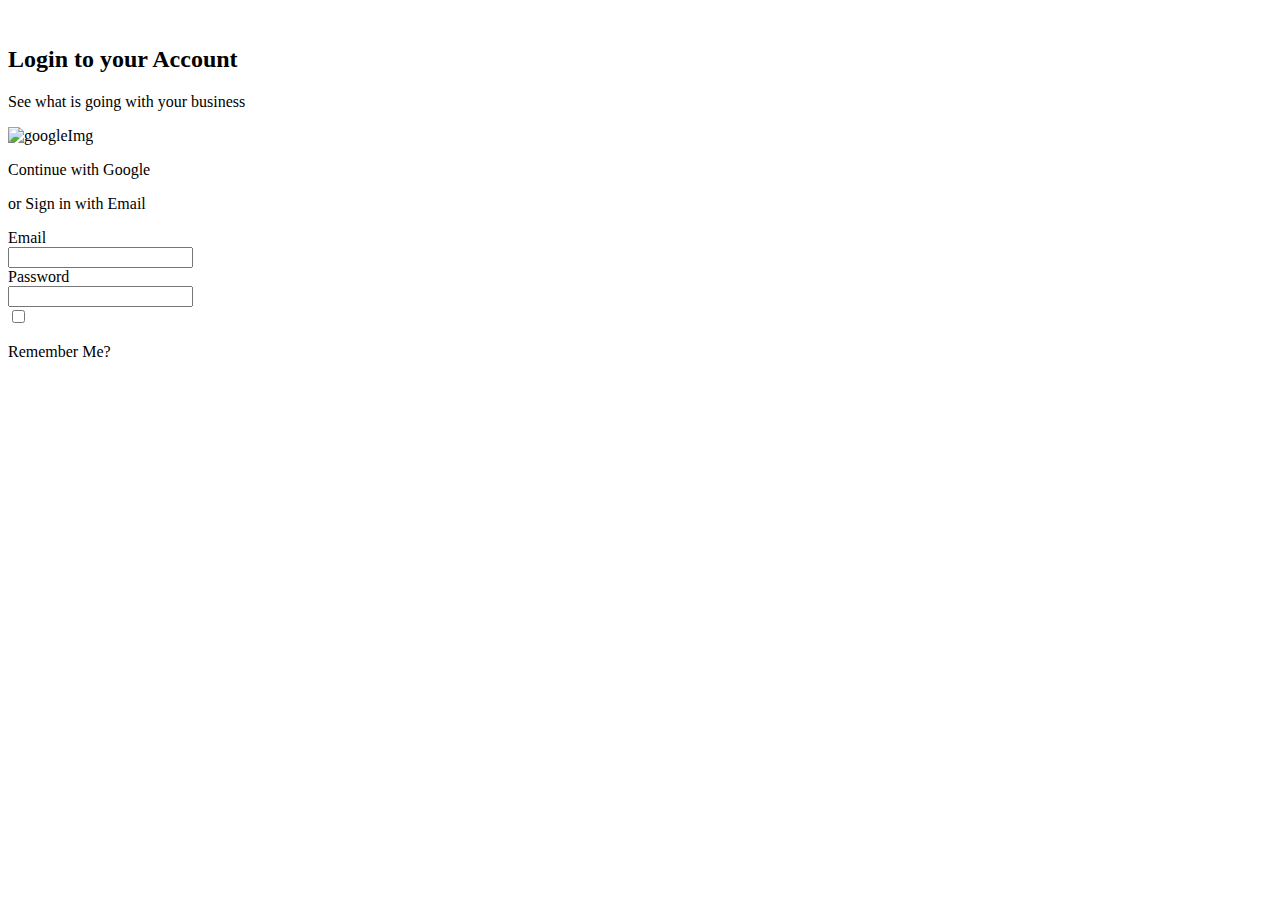
==== Slack/slack.html @ 2b2400b9 "pages-SSW" ====
<!DOCTYPE html>
<html lang="en">
  <head>
    <meta charset="UTF-8" />
    <meta name="viewport" content="width=device-width, initial-scale=1.0" />
    <title>Slack Login Page</title>
  </head>
  <body>
    <div>
      <div class="child1">
        <img src="" alt="" />
      </div>
      <div class="child2">
        <h2>Login to your Account</h2>
        <p>See what is going with your business</p>
        <div>
          <img src="" alt="googleImg" />
          <p>Continue with Google</p>
        </div>
        <p>or Sign in with Email</p>
        <div>
          <label for="email">Email</label><br />
          <input type="text" /><br />
          <label for="password">Password</label><br />
          <input type="password" />
        </div>
        <div>
          <input type="checkbox" />
          <p>Remember Me?</p>
        </div>
      </div>
    </div>
  </body>
</html>
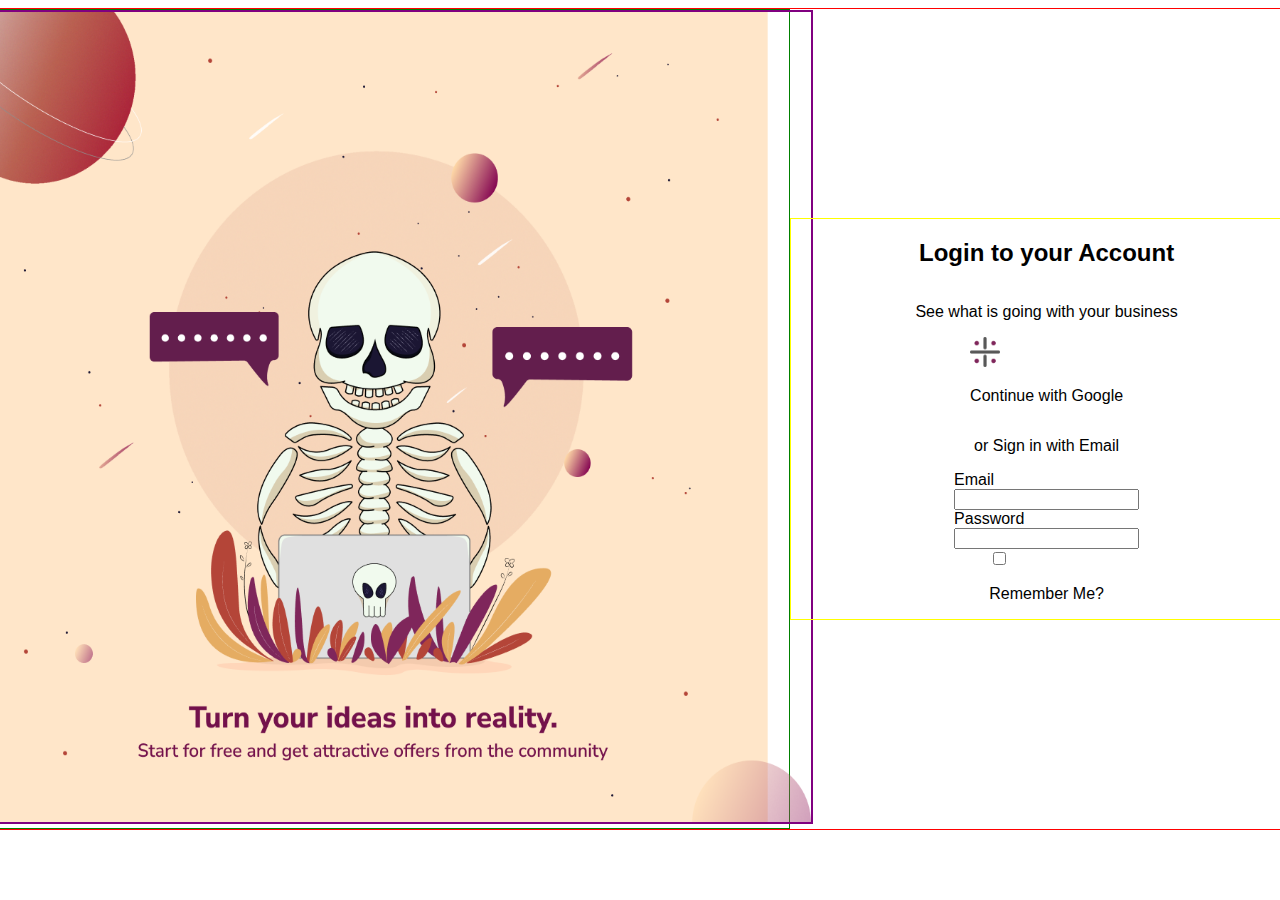
==== commit 13ca60d7: "Slack modification" ====
--- a/Slack/slack.html
+++ b/Slack/slack.html
@@ -4,17 +4,23 @@
     <meta charset="UTF-8" />
     <meta name="viewport" content="width=device-width, initial-scale=1.0" />
     <title>Slack Login Page</title>
+    <link rel="stylesheet" href="./slack.css" />
   </head>
   <body>
-    <div>
+    <div class="container">
       <div class="child1">
-        <img src="" alt="" />
+        <img src="./illustration.png" alt="" class="image" />
       </div>
       <div class="child2">
         <h2>Login to your Account</h2>
         <p>See what is going with your business</p>
         <div>
-          <img src="" alt="googleImg" />
+          <img
+            src="./sideLogo.png"
+            alt="googleImg"
+            height="30px"
+            width="30px"
+          />
           <p>Continue with Google</p>
         </div>
         <p>or Sign in with Email</p>
--- a/Slack/slack.css
+++ b/Slack/slack.css
@@ -0,0 +1,34 @@
+* {
+  font-family: sans-serif;
+}
+body {
+  display: flex;
+  justify-content: center;
+  align-items: center;
+  max-height: fit-content;
+}
+.container {
+  border: 1px solid red;
+  display: flex;
+  justify-content: center;
+  align-items: center;
+  width: inherit;
+}
+.child1 {
+  border: 1px solid green;
+  height: 100%;
+  width: 60%;
+}
+.image {
+  border: 2px solid purple;
+  width: 65vw;
+  height: 90vh;
+}
+.child2 {
+  border: 1px solid yellow;
+
+  width: 40vw;
+  display: flex;
+  flex-direction: column;
+  align-items: center;
+}
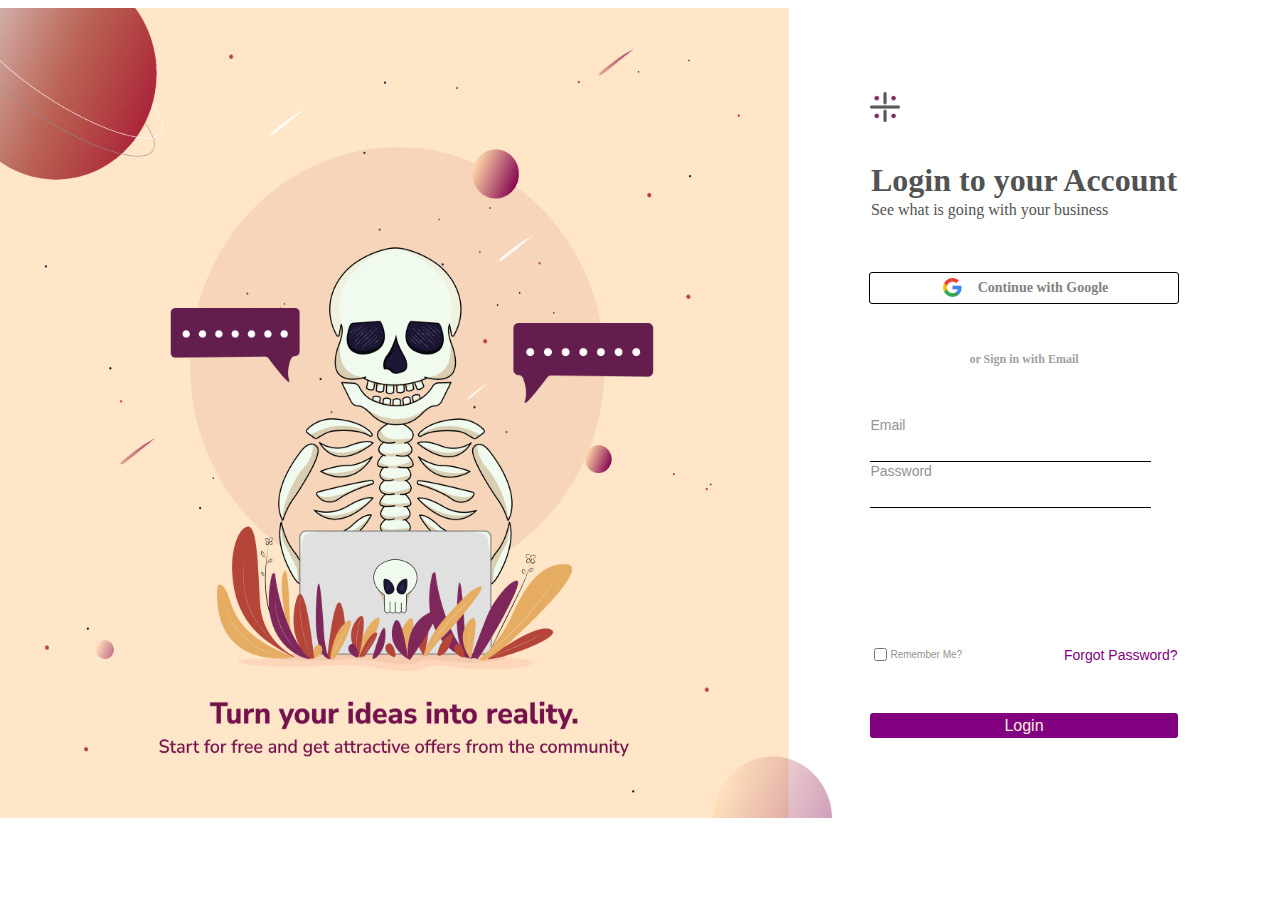
==== commit 876779dc: "completing Slack's UI" ====
--- a/Slack/slack.html
+++ b/Slack/slack.html
@@ -12,28 +12,41 @@
         <img src="./illustration.png" alt="" class="image" />
       </div>
       <div class="child2">
-        <h2>Login to your Account</h2>
-        <p>See what is going with your business</p>
-        <div>
+        <div class="one">
           <img
             src="./sideLogo.png"
             alt="googleImg"
             height="30px"
             width="30px"
           />
+        </div>
+        <div class="two">
+          <h2>Login to your Account</h2>
+          <p>See what is going with your business</p>
+        </div>
+        <div class="three">
+          <img src="./google.png" alt="google" />
           <p>Continue with Google</p>
         </div>
-        <p>or Sign in with Email</p>
-        <div>
+        <div class="four">
+          <p>or Sign in with Email</p>
+        </div>
+        <div class="five">
           <label for="email">Email</label><br />
-          <input type="text" /><br />
+          <input type="text" class="input" /><br />
           <label for="password">Password</label><br />
-          <input type="password" />
+          <input type="password" class="input" />
         </div>
-        <div>
-          <input type="checkbox" />
-          <p>Remember Me?</p>
+        <div class="last">
+          <div class="check-re">
+            <input type="checkbox" />
+            <p>Remember Me?</p>
+          </div>
+          <div class="forgot">
+            <p>Forgot Password?</p>
+          </div>
         </div>
+        <div class="six">Login</div>
       </div>
     </div>
   </body>
--- a/Slack/slack.css
+++ b/Slack/slack.css
@@ -1,5 +1,6 @@
 * {
   font-family: sans-serif;
+  border: 0;
 }
 body {
   display: flex;
@@ -8,27 +9,111 @@
   max-height: fit-content;
 }
 .container {
-  border: 1px solid red;
   display: flex;
   justify-content: center;
   align-items: center;
   width: inherit;
 }
 .child1 {
-  border: 1px solid green;
   height: 100%;
-  width: 60%;
+  width: 60vw;
 }
 .image {
-  border: 2px solid purple;
   width: 65vw;
   height: 90vh;
 }
 .child2 {
-  border: 1px solid yellow;
-
   width: 40vw;
+  height: 80vh;
   display: flex;
   flex-direction: column;
   align-items: center;
+  justify-content: space-evenly;
 }
+.one {
+  width: 60%;
+}
+.two h2 {
+  color: #525252;
+  font-family: Nunito Sans;
+  font-size: 32px;
+  margin-top: 0px;
+}
+.two p {
+  color: #525252;
+  font-family: Nunito Sans;
+  font-size: 16px;
+  margin-top: -25px;
+}
+.three {
+  border: 1px solid rgb(0, 0, 0);
+  border-radius: 3px;
+  display: flex;
+  width: 60%;
+  height: 30px;
+  justify-content: center;
+  align-items: center;
+  gap: 13px;
+}
+.three img {
+  width: 25px;
+  height: 25px;
+  flex-shrink: 0;
+}
+.three p {
+  color: var(--Gray-3, #828282);
+  font-family: Nunito Sans;
+  font-size: 14px;
+  font-style: normal;
+  font-weight: 700;
+  line-height: normal;
+}
+.four p {
+  color: #a1a1a1;
+  font-family: Nunito Sans;
+  font-size: 12px;
+  font-style: normal;
+  font-weight: 600;
+  line-height: normal;
+}
+.five {
+  width: 60%;
+  height: 25%;
+}
+.input {
+  width: 90%;
+  height: 25px;
+  border-bottom: 1px solid black;
+}
+label {
+  color: rgb(147, 147, 148);
+  font-size: 14px;
+}
+.six {
+  border-radius: 3px;
+  width: 60%;
+  height: 25px;
+  display: flex;
+  justify-content: center;
+  align-items: center;
+  background-color: purple;
+  color: antiquewhite;
+}
+.last {
+  display: flex;
+  justify-content: space-between;
+  width: 60%;
+}
+.check-re {
+  display: flex;
+  justify-content: space-between;
+  align-items: center;
+}
+.check-re p {
+  color: rgb(147, 147, 148);
+  font-size: 10px;
+}
+.forgot p {
+  color: purple;
+  font-size: 14px;
+}
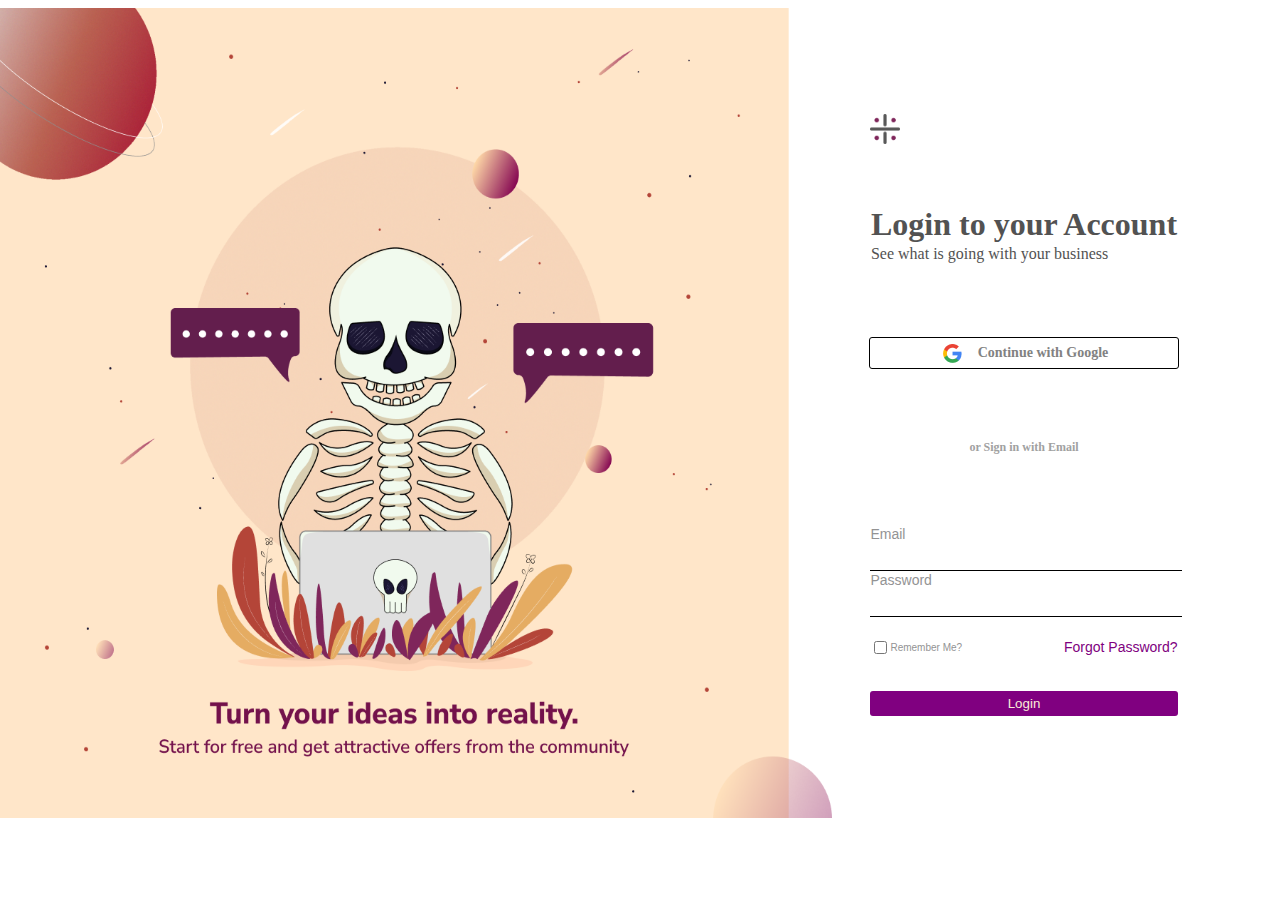
==== commit 294e1519: "adin some functionalities" ====
--- a/Slack/slack.html
+++ b/Slack/slack.html
@@ -31,23 +31,48 @@
         <div class="four">
           <p>or Sign in with Email</p>
         </div>
-        <div class="five">
-          <label for="email">Email</label><br />
-          <input type="text" class="input" /><br />
-          <label for="password">Password</label><br />
-          <input type="password" class="input" />
-        </div>
-        <div class="last">
-          <div class="check-re">
-            <input type="checkbox" />
-            <p>Remember Me?</p>
+        <form action="" id="submit" class="form">
+          <div class="five">
+            <label for="email">Email</label><br />
+            <input type="text" class="input" id="input1" /><br />
+            <label for="password">Password</label><br />
+            <input type="password" class="input" id="input2" />
           </div>
-          <div class="forgot">
-            <p>Forgot Password?</p>
+          <div class="last">
+            <div class="check-re">
+              <input type="checkbox" />
+              <p>Remember Me?</p>
+            </div>
+            <div class="forgot">
+              <p>Forgot Password?</p>
+            </div>
           </div>
-        </div>
-        <div class="six">Login</div>
+          <div class="six">
+            <button type="submit">Login</button>
+          </div>
+        </form>
       </div>
     </div>
+    <script>
+      const form = document
+        .getElementById("form")
+        .addEventListener("submit", function (event) {
+          event.preventDefault();
+          let userNameValues = document.getElementById("input1").value;
+          let userPassValues = document.getElementById("input2").value;
+          if (
+            userNameValues.length >= 5 &&
+            userNameValues.length <= 8 &&
+            userPassValues.length >= 5 &&
+            userPassValues.length <= 8
+          ) {
+            alert("Your successfully loged in!");
+            window.location.reload();
+          } else {
+            alert("Please your cridentials should be between 5 and 8 values.");
+            window.location.reload();
+          }
+        });
+    </script>
   </body>
 </html>
--- a/Slack/slack.css
+++ b/Slack/slack.css
@@ -76,12 +76,18 @@
   font-weight: 600;
   line-height: normal;
 }
+.form {
+  display: flex;
+  flex-direction: column;
+  justify-content: space-between;
+  width: 60%;
+}
 .five {
-  width: 60%;
+  width: 100%;
   height: 25%;
 }
 .input {
-  width: 90%;
+  width: 100%;
   height: 25px;
   border-bottom: 1px solid black;
 }
@@ -91,18 +97,25 @@
 }
 .six {
   border-radius: 3px;
-  width: 60%;
+  width: 100%;
+  height: 25px;
+}
+button {
+  border-radius: 3px;
+  width: 100%;
   height: 25px;
   display: flex;
   justify-content: center;
   align-items: center;
   background-color: purple;
   color: antiquewhite;
+  cursor: pointer;
 }
 .last {
+  margin-top: 30px;
   display: flex;
   justify-content: space-between;
-  width: 60%;
+  width: 100%;
 }
 .check-re {
   display: flex;
